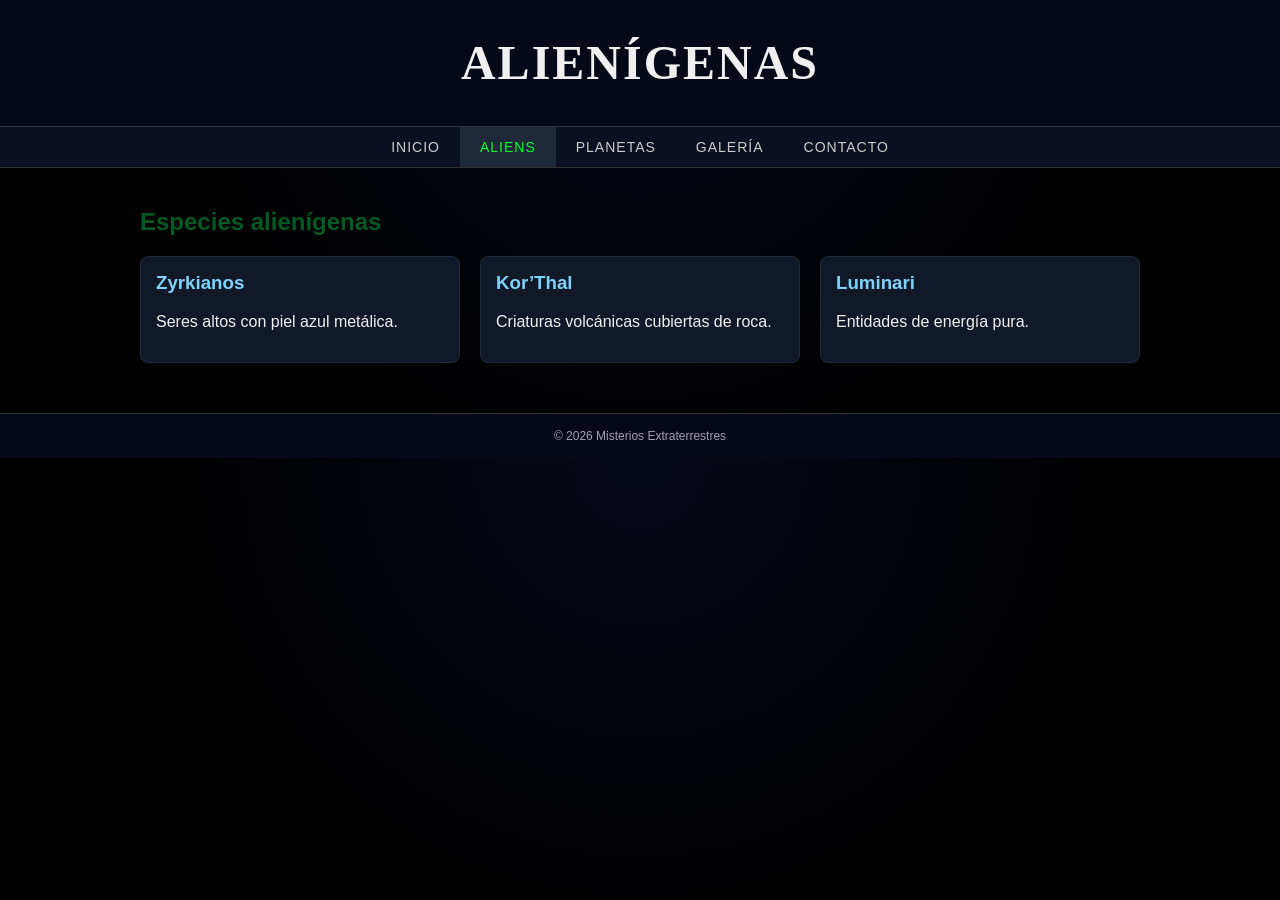
==== aliens.html @ 7b5f541b "Base inicial del proyecto web "Museo Alien" es la estructura principal" ====
<!DOCTYPE html>
<html lang="es">
<head>
  <meta charset="UTF-8">
  <title>Aliens</title>
  <link rel="stylesheet" href="estilos.css">
</head>
<body>

<header>
  <h1>Alienígenas</h1>
</header>

<nav>
  <a href="index.html">Inicio</a>
  <a href="aliens.html" class="activo">Aliens</a>
  <a href="planetas.html">Planetas</a>
  <a href="galeria.html">Galería</a>
  <a href="contacto.html">Contacto</a>
</nav>

<div class="contenedor">
  <h2>Especies alienígenas</h2>

  <div class="tarjetas">
    <div class="tarjeta">
      <h3>Zyrkianos</h3>
      <p>Seres altos con piel azul metálica.</p>
    </div>

    <div class="tarjeta">
      <h3>Kor’Thal</h3>
      <p>Criaturas volcánicas cubiertas de roca.</p>
    </div>

    <div class="tarjeta">
      <h3>Luminari</h3>
      <p>Entidades de energía pura.</p>
    </div>
  </div>
</div>

<footer>&copy; 2026 Misterios Extraterrestres</footer>

</body>
</html>
---- estilos.css ----
body {
  margin: 0;
  font-family: Arial, sans-serif;
  background: radial-gradient(circle at top, #050816 0, #000 60%);
  color: #f0f0f0;
}

header {
  padding: 20px;
  text-align: center;
  background: #050816;
  border-bottom: 1px solid #333;
}

header h1 {
  margin: 0;
  letter-spacing: 2px;
  font-family: 'Magneto';
  line-height: 1.8;
  font-size: 48px;
  text-transform: uppercase;
}

nav {
  display: flex;
  justify-content: center;
  background: #0b1020;
  border-bottom: 1px solid #333;
}

nav a {
  padding: 12px 20px;
  color: #ccc;
  text-decoration: none;
  text-transform: uppercase;
  font-size: 14px;
  letter-spacing: 1px;
  transition: background 0.3s, color 0.3s;
}

nav a:hover,
nav a.activo {
  background: #1f2937;
  color: #00ff2a;
}

.contenedor {
  max-width: 1000px;
  margin: 0 auto;
  padding: 20px;
}

h2 {
  color: #00ff6259;
}

.tarjetas {
  display: grid;
  grid-template-columns: repeat(auto-fit, minmax(220px, 1fr));
  gap: 20px;
  margin-top: 20px;
}

.tarjeta {
  background: #111827;
  border-radius: 8px;
  padding: 15px;
  border: 1px solid #1f2937;
}

.tarjeta h3 {
  margin-top: 0;
  color: #7dd3fc;
}

.galeria-grid {
  display: grid;
  grid-template-columns: repeat(auto-fit, minmax(180px, 1fr));
  gap: 15px;
  margin-top: 20px;
}

.galeria-item {
  background: #111827;
  border-radius: 8px;
  padding: 10px;
  text-align: center;
  border: 1px solid #1f2937;
  font-size: 13px;
}

form {
  max-width: 500px;
  margin-top: 20px;
  background: #111827;
  padding: 20px;
  border-radius: 8px;
  border: 1px solid #1f2937;
}

label {
  display: block;
  margin-bottom: 5px;
  font-size: 14px;
  color: #e5e7eb;
}

input,
textarea {
  width: 100%;
  padding: 8px 10px;
  margin-bottom: 12px;
  border-radius: 4px;
  border: 1px solid #374151;
  background: #020617;
  color: #f9fafb;
  font-size: 14px;
}

button {
  padding: 10px 18px;
  border: none;
  border-radius: 4px;
  background: #00ffcc;
  color: #020617;
  font-weight: bold;
  cursor: pointer;
  text-transform: uppercase;
  font-size: 13px;
  letter-spacing: 1px;
}

footer {
  text-align: center;
  padding: 15px;
  font-size: 12px;
  color: #9ca3af;
  border-top: 1px solid #333;
  background: #050816;
  margin-top: 30px;
}
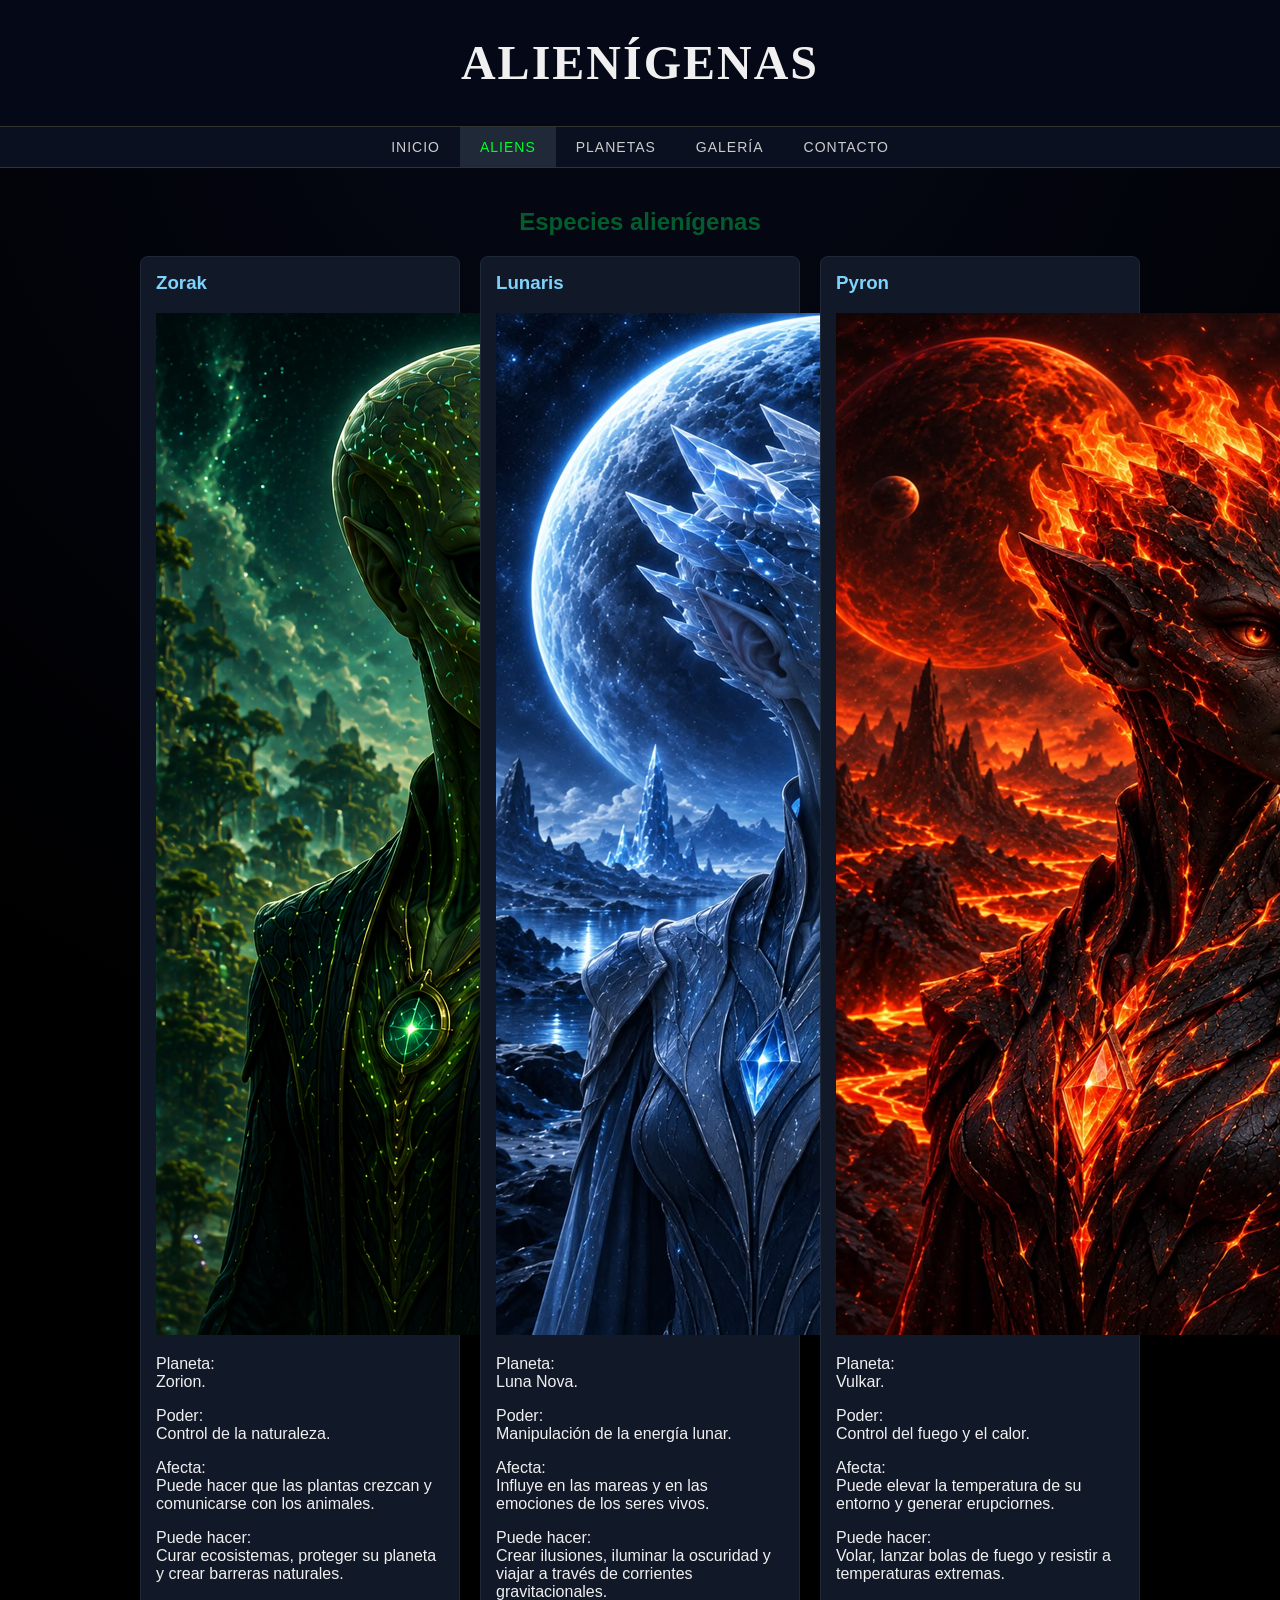
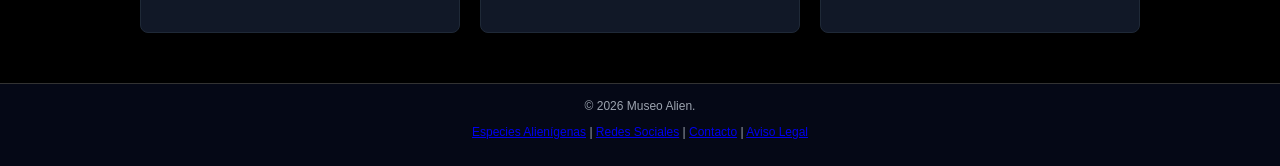
==== commit 01b2e0ef: "Update alien species details and footer links" ====
--- a/aliens.html
+++ b/aliens.html
@@ -24,23 +24,38 @@
 
   <div class="tarjetas">
     <div class="tarjeta">
-      <h3>Zyrkianos</h3>
-      <p>Seres altos con piel azul metálica.</p>
+      <h3>Zorak</h3>
+      <img src="img/zorak.png" alt="Zorak">
+      <p> <div class="subTarjeta">Planeta: </div> Zorion. </p>
+      <p><div class="subTarjeta">Poder: </div>Control de la naturaleza.</p>
+      <p><div class="subTarjeta">Afecta:  </div> Puede hacer que las plantas crezcan y comunicarse con los animales.</p>
+      <p><div class="subTarjeta">Puede hacer: </div> Curar ecosistemas, proteger su planeta y crear barreras naturales.</p>
     </div>
 
     <div class="tarjeta">
-      <h3>Kor’Thal</h3>
-      <p>Criaturas volcánicas cubiertas de roca.</p>
+      <h3>Lunaris</h3>
+      <img src="img/lunaris.png" alt="Lunaris">
+      <p><div class="subTarjeta">Planeta: </div> Luna Nova. </p>
+      <p><div class="subTarjeta">Poder: </div>Manipulación de la energía lunar.</p>
+      <p><div class="subTarjeta">Afecta:  </div> Influye en las mareas y en las emociones de los seres vivos.</p>
+      <p><div class="subTarjeta">Puede hacer: </div> Crear ilusiones, iluminar la oscuridad y viajar a través de corrientes gravitacionales.</p>
     </div>
 
     <div class="tarjeta">
-      <h3>Luminari</h3>
-      <p>Entidades de energía pura.</p>
+      <h3>Pyron</h3>
+      <img src="img/pyron.png" alt="Pyron">
+      <p><div class="subTarjeta">Planeta: </div> Vulkar. </p>
+      <p><div class="subTarjeta">Poder: </div> Control del fuego y el calor.</p>
+      <p><div class="subTarjeta">Afecta:  </div> Puede elevar la temperatura de su entorno y generar erupciornes.</p>
+      <p><div class="subTarjeta">Puede hacer: </div> Volar, lanzar bolas de fuego y resistir a temperaturas extremas.</p>
     </div>
   </div>
 </div>
 
-<footer>&copy; 2026 Misterios Extraterrestres</footer>
+<footer>&copy; 2026 Museo Alien.
+   <p><a href="https://especiesaliens.fandom.com/es/wiki/Especies_Alien%C3%ADgenas_Wiki" target="_blank">Especies Alienígenas</a> | <a href="https://instagram.com" target="_blank">Redes Sociales</a> | <a href="contacto.html" target="_blank">Contacto</a> | <a href="avisolegal.html" target="_blank">Aviso Legal</a> </p>
+</footer>
 
 </body>
 </html>
+
--- a/estilos.css
+++ b/estilos.css
@@ -27,7 +27,14 @@
   background: #0b1020;
   border-bottom: 1px solid #333;
 }
+.logo{
+  height: 600px;
+  width: 1000px;
+  display: block;
+  margin: 0 auto;
+  padding:  0;
 
+}
 nav a {
   padding: 12px 20px;
   color: #ccc;
@@ -51,7 +58,8 @@
 }
 
 h2 {
-  color: #00ff6259;
+  color: #00ff6259; 
+  text-align: center;
 }
 
 .tarjetas {
